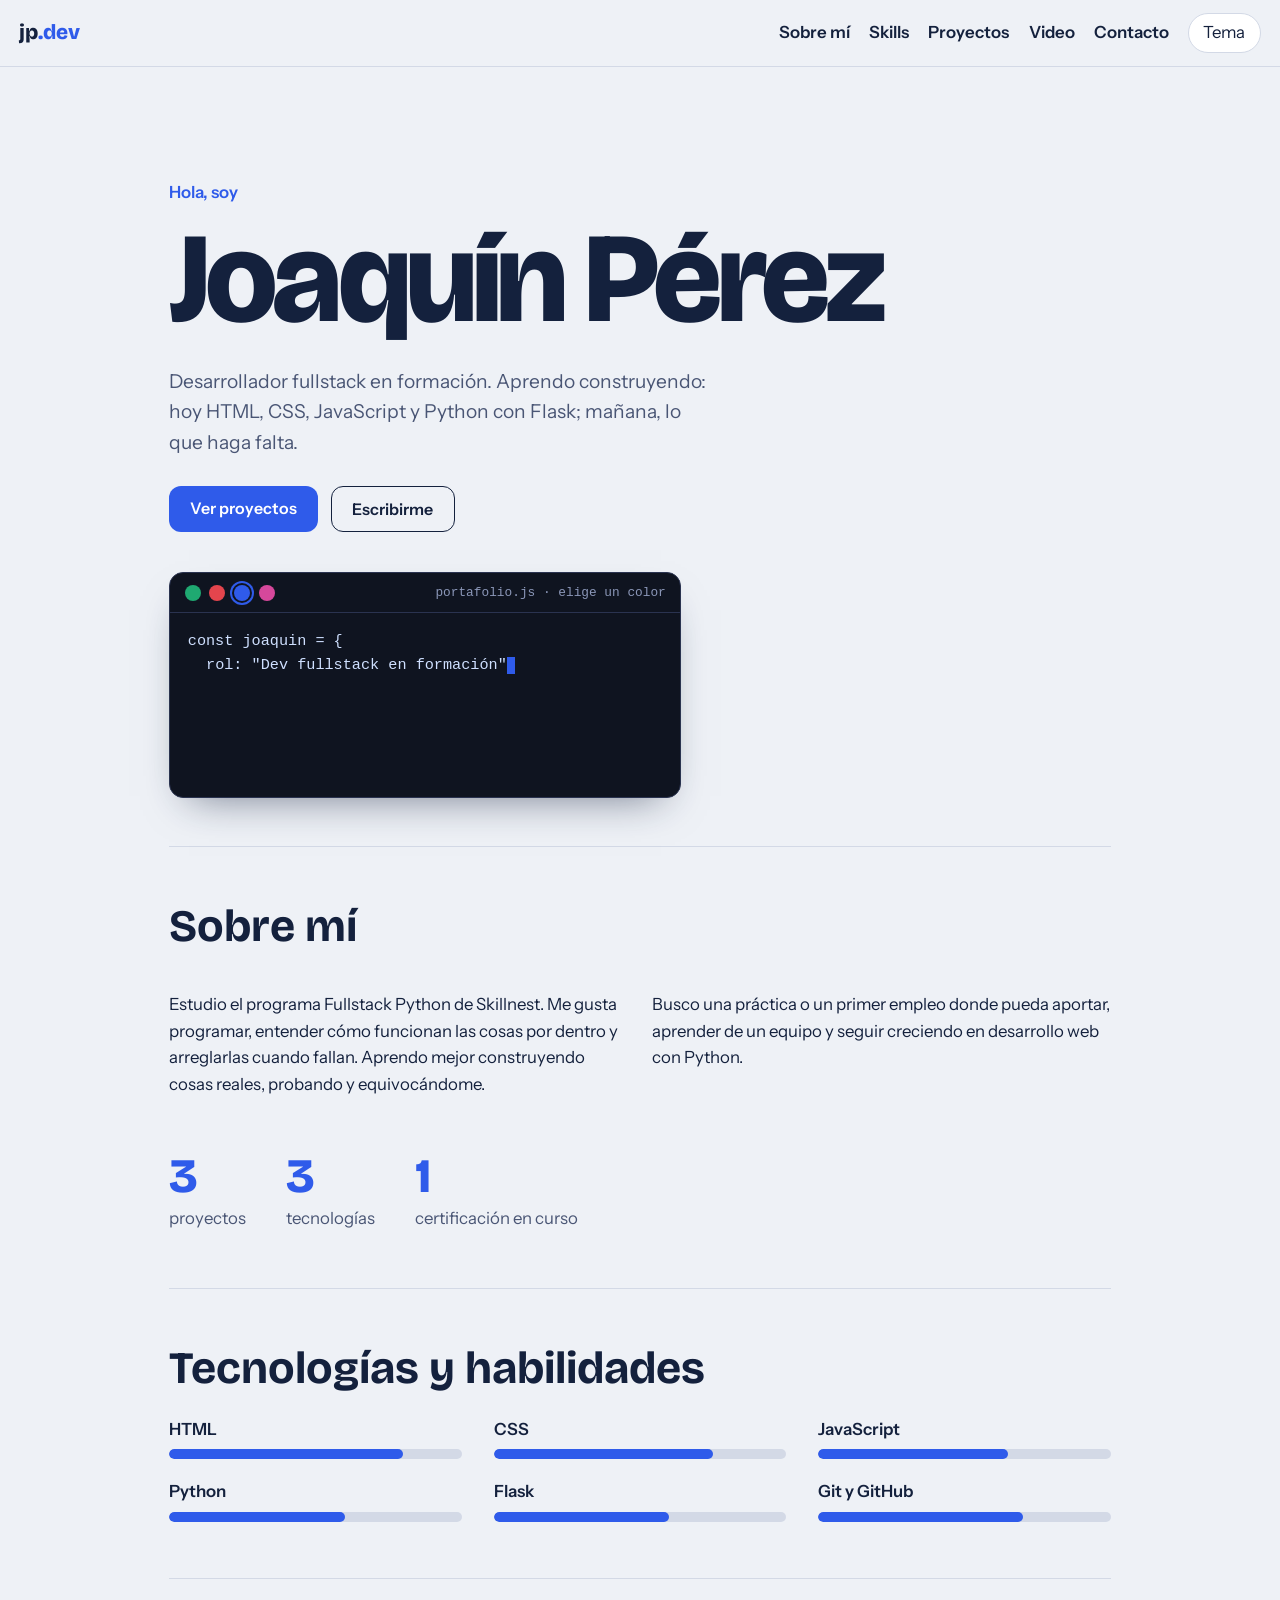
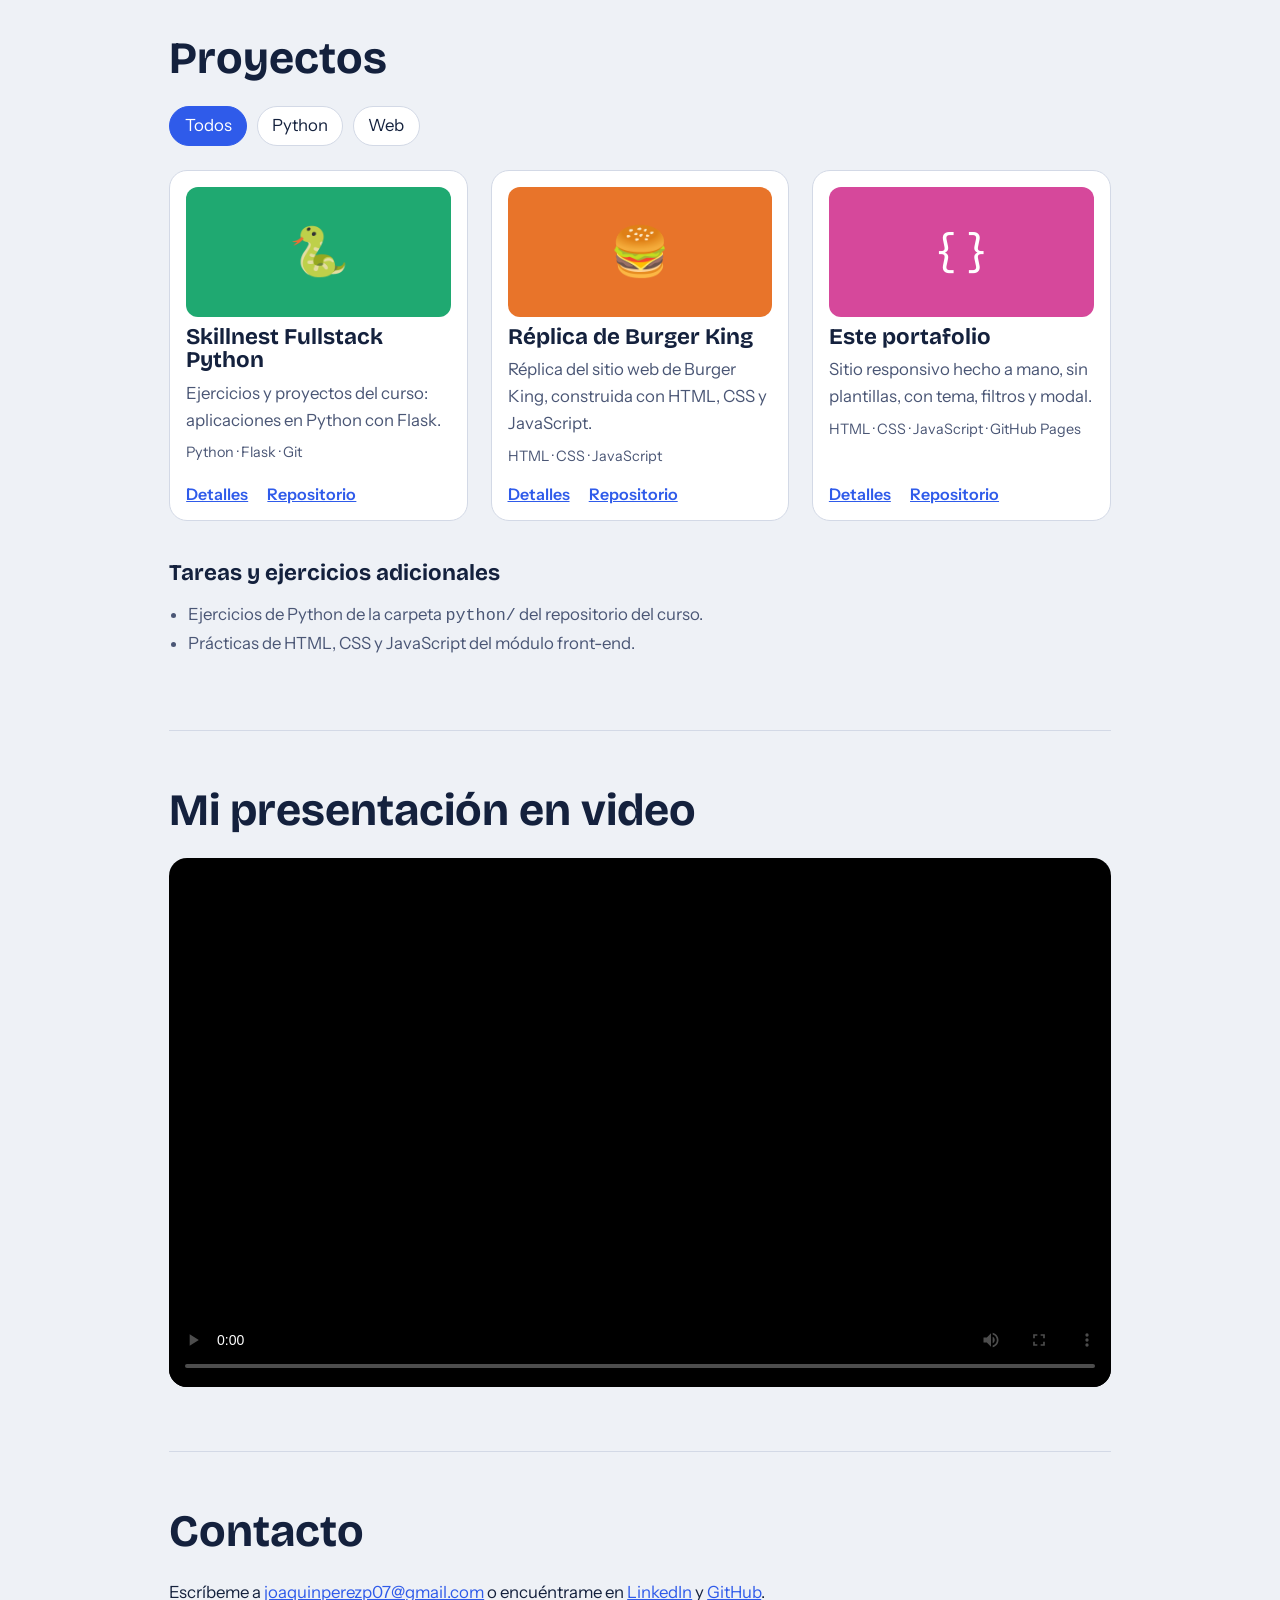
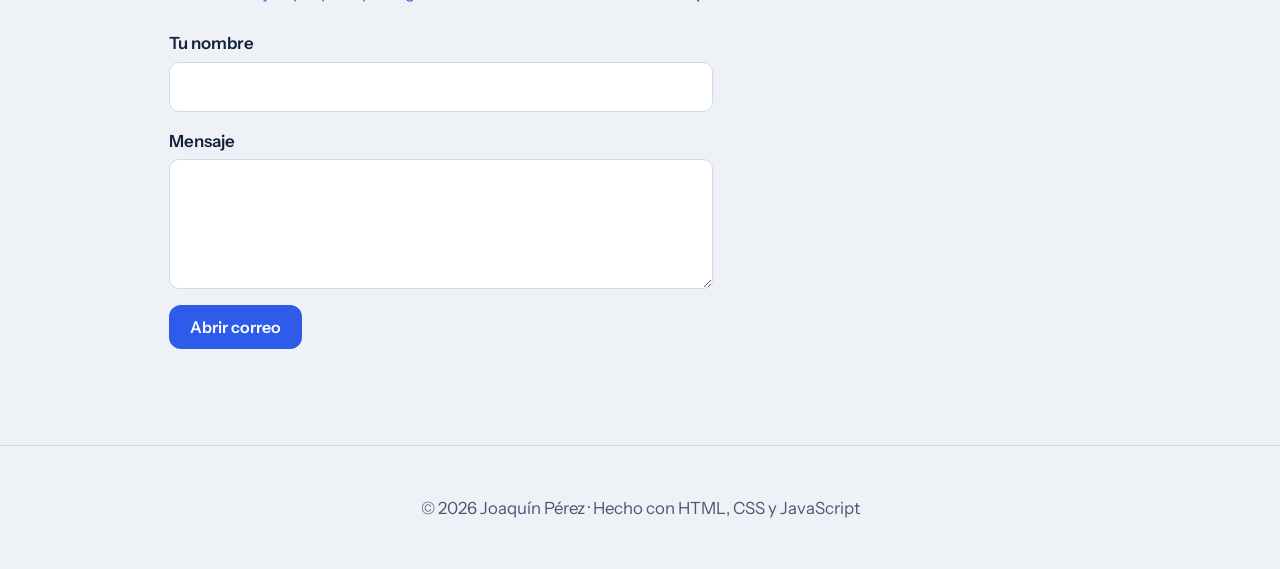
==== index.html @ e9a6a1de "Cambio" ====
<!DOCTYPE html>
<html lang="es">
<head>
<meta charset="UTF-8">
<meta name="viewport" content="width=device-width, initial-scale=1">
<title>Joaquín Pérez · Desarrollador Fullstack Python</title>
<meta name="description" content="Portafolio de Joaquín Pérez, desarrollador en formación: HTML, CSS, JavaScript, Python, Git y GitHub.">
<link rel="preconnect" href="https://fonts.googleapis.com">
<link rel="preconnect" href="https://fonts.gstatic.com" crossorigin>
<link href="https://fonts.googleapis.com/css2?family=Bricolage+Grotesque:opsz,wght@12..96,500;12..96,800&family=Instrument+Sans:wght@400;600&display=swap" rel="stylesheet">
<link rel="stylesheet" href="portafolio_joaquinperez/style.css">
</head>
<body>
<header class="top">
  <a href="#inicio" class="logo">jp<span>.dev</span></a>
  <button class="burger" id="burger" aria-label="Abrir menú" aria-expanded="false"><span></span><span></span></button>
  <nav id="menu">
    <a href="#sobre-mi">Sobre mí</a>
    <a href="#skills">Skills</a>
    <a href="#proyectos">Proyectos</a>
    <a href="#video">Video</a>
    <a href="#contacto">Contacto</a>
    <button id="tema" class="chip" aria-label="Cambiar tema">Tema</button>
  </nav>
</header>

<main>
<section id="inicio" class="hero">
  <p class="hello">Hola, soy</p>
  <h1>Joaquín Pérez</h1>
  <p class="lead">Desarrollador fullstack en formación. Aprendo construyendo: hoy HTML, CSS, JavaScript y Python con Flask; mañana, lo que haga falta.</p>
  <div class="cta">
    <a class="btn" href="#proyectos">Ver proyectos</a>
    <a class="btn ghost" href="#contacto">Escribirme</a>
  </div>
  <div class="term">
    <div class="bar" role="group" aria-label="Elige el color del sitio">
      <button data-c="#1fa971" aria-label="Color verde" style="--c:#1fa971"></button>
      <button data-c="#e4454d" aria-label="Color rojo" style="--c:#e4454d"></button>
      <button data-c="#2f5bea" aria-label="Color azul" style="--c:#2f5bea"></button>
      <button data-c="#d6489b" aria-label="Color rosado" style="--c:#d6489b"></button>
      <span>portafolio.js · elige un color</span>
    </div>
    <pre id="code" aria-label="Resumen de perfil en código"></pre>
  </div>
</section>

<section id="sobre-mi" class="sec">
  <h2>Sobre mí</h2>
  <div class="two">
    <p>Estudio el programa Fullstack Python de Skillnest. Me gusta programar, entender cómo funcionan las cosas por dentro y arreglarlas cuando fallan. Aprendo mejor construyendo cosas reales, probando y equivocándome.</p>
    <p>Busco una práctica o un primer empleo donde pueda aportar, aprender de un equipo y seguir creciendo en desarrollo web con Python.</p>
  </div>
  <ul class="stats">
    <li><b data-n="3">0</b> proyectos</li>
    <li><b data-n="6">0</b> tecnologías</li>
    <li><b data-n="1">0</b> certificación en curso</li>
  </ul>
</section>

<section id="skills" class="sec">
  <h2>Tecnologías y habilidades</h2>
  <div class="skills">
    <div class="skill" data-lvl="80"><span>HTML</span><i></i></div>
    <div class="skill" data-lvl="75"><span>CSS</span><i></i></div>
    <div class="skill" data-lvl="65"><span>JavaScript</span><i></i></div>
    <div class="skill" data-lvl="60"><span>Python</span><i></i></div>
    <div class="skill" data-lvl="60"><span>Flask</span><i></i></div>
    <div class="skill" data-lvl="70"><span>Git y GitHub</span><i></i></div>
  </div>
</section>

<section id="proyectos" class="sec">
  <h2>Proyectos</h2>
  <div class="filters" role="group" aria-label="Filtrar proyectos">
    <button class="chip on" data-f="all">Todos</button>
    <button class="chip" data-f="python">Python</button>
    <button class="chip" data-f="web">Web</button>
  </div>
  <div class="cards">
    <article class="card" data-t="python">
      <div class="art a1">🐍</div>
      <h3>Skillnest Fullstack Python</h3>
      <p>Ejercicios y proyectos del curso: aplicaciones en Python con Flask.</p>
      <p class="tags">Python · Flask · Git</p>
      <div class="row">
        <button class="link more" data-i="0">Detalles</button>
        <a class="link" href="https://github.com/joaquinperez07/Skillnest_fullStack_Python" target="_blank" rel="noopener">Repositorio</a>
      </div>
    </article>
    <article class="card" data-t="web">
      <div class="art a2">🍔</div>
      <h3>Réplica de Burger King</h3>
      <p>Réplica del sitio web de Burger King, construida con HTML, CSS y JavaScript.</p>
      <p class="tags">HTML · CSS · JavaScript</p>
      <div class="row">
        <button class="link more" data-i="1">Detalles</button>
        <a class="link" href="https://github.com/joaquinperez07/Burger_king_replica-main" target="_blank" rel="noopener">Repositorio</a>
      </div>
    </article>
    <article class="card" data-t="web">
      <div class="art a3">{ }</div>
      <h3>Este portafolio</h3>
      <p>Sitio responsivo hecho a mano, sin plantillas, con tema, filtros y modal.</p>
      <p class="tags">HTML · CSS · JavaScript · GitHub Pages</p>
      <div class="row">
        <button class="link more" data-i="2">Detalles</button>
        <a class="link" href="https://github.com/joaquinperez07" target="_blank" rel="noopener">Repositorio</a>
      </div>
    </article>
  </div>
  <h3 class="sub">Tareas y ejercicios adicionales</h3>
  <ul class="extra">
    <li>Ejercicios de Python de la carpeta <code>python/</code> del repositorio del curso.</li>
    <li>Prácticas de HTML, CSS y JavaScript del módulo front-end.</li>
  </ul>
</section>

<section id="video" class="sec">
  <h2>Mi presentación en video</h2>
  <video controls preload="metadata" poster="media/poster.jpg">
    <source src="media/presentacion.mp4" type="video/mp4">
    Tu navegador no puede reproducir este video.
  </video>
</section>

<section id="contacto" class="sec">
  <h2>Contacto</h2>
  <p>Escríbeme a <a href="mailto:joaquinperezp07@gmail.com">joaquinperezp07@gmail.com</a> o encuéntrame en <a href="https://www.linkedin.com/in/joaquin-perez-8268013b9" target="_blank" rel="noopener">LinkedIn</a> y <a href="https://github.com/joaquinperez07" target="_blank" rel="noopener">GitHub</a>.</p>
  <div class="form">
    <label>Tu nombre <input id="nom" type="text" autocomplete="name"></label>
    <label>Mensaje <textarea id="msg" rows="4"></textarea></label>
    <button class="btn" id="enviar">Abrir correo</button>
    <p id="aviso" role="status"></p>
  </div>
</section>
</main>

<footer><p>© 2026 Joaquín Pérez · Hecho con HTML, CSS y JavaScript</p></footer>

<dialog id="modal">
  <h3 id="mt"></h3>
  <p id="mp"></p>
  <button class="btn" id="cerrar">Cerrar</button>
</dialog>
<script src="portafolio_joaquinperez/script.js"></script>
</body>
---- portafolio_joaquinperez/style.css ----
:root{--bg:#eef1f6;--ink:#14213d;--mut:#4a5675;--card:#fff;--line:#d3d9e6;--accent:#2f5bea}
:root[data-theme=dark]{--bg:#0f1420;--ink:#eaf0ff;--mut:#9aa7c7;--card:#171e2f;--line:#2a3350}
*{box-sizing:border-box}
html{scroll-behavior:smooth;scroll-padding-top:70px}
body{margin:0;background:var(--bg);color:var(--ink);font:400 1.05rem/1.6 'Instrument Sans',system-ui,sans-serif;transition:background .3s,color .3s}
h1,h2,h3{font-family:'Bricolage Grotesque',system-ui,sans-serif;line-height:1.05;margin:0}
a{color:var(--accent)}
:focus-visible{outline:3px solid var(--accent);outline-offset:3px}
.top{position:sticky;top:0;z-index:10;display:flex;justify-content:space-between;align-items:center;padding:.8rem 1.2rem;background:var(--bg);border-bottom:1px solid var(--line)}
.logo{font:800 1.3rem 'Bricolage Grotesque';text-decoration:none;color:var(--ink)}
.logo span{color:var(--accent)}
nav{display:flex;gap:1.2rem;align-items:center}
nav a{color:var(--ink);text-decoration:none;font-weight:600}
nav a:hover{color:var(--accent)}
.burger{display:none;background:none;border:0;padding:.5rem;cursor:pointer}
.burger span{display:block;width:26px;height:3px;background:var(--ink);margin:5px 0;transition:.25s}
.chip{border:1.5px solid var(--line);background:var(--card);color:var(--ink);border-radius:99px;padding:.35rem .9rem;font:inherit;cursor:pointer}
.chip.on{background:var(--accent);border-color:var(--accent);color:#fff}
main{max-width:980px;margin:auto;padding:0 1.2rem}
.hero{padding:clamp(3rem,10vw,7rem) 0 3rem}
.hello{color:var(--accent);font-weight:600;margin:0 0 .4rem}
h1{font-size:clamp(3.2rem,13vw,8rem);font-weight:800;letter-spacing:-.04em}
.lead{max-width:34rem;font-size:1.2rem;color:var(--mut);margin:1.2rem 0 1.8rem}
.btn{display:inline-block;background:var(--accent);color:#fff;border:0;border-radius:12px;padding:.75rem 1.3rem;font:600 1rem 'Instrument Sans';text-decoration:none;cursor:pointer}
.btn.ghost{background:transparent;color:var(--ink);border:1.5px solid var(--ink)}
.cta{display:flex;gap:.8rem;flex-wrap:wrap}
.term{margin-top:2.5rem;max-width:32rem;background:#0f1420;color:#cfe0ff;border:1px solid #2a3350;border-radius:14px;overflow:hidden;box-shadow:0 18px 40px -20px rgba(20,33,61,.6)}
.bar{display:flex;align-items:center;gap:.55rem;padding:.7rem .9rem;border-bottom:1px solid #2a3350}
.bar button{width:16px;height:16px;border-radius:50%;border:0;background:var(--c);cursor:pointer;padding:0;transition:transform .15s,box-shadow .15s}
.bar button:hover{transform:scale(1.25)}
.bar button.on{box-shadow:0 0 0 2px #0f1420,0 0 0 4px var(--c)}
.bar span{margin-left:auto;font:.8rem ui-monospace,Menlo,Consolas,monospace;color:#8b97b8}
.term pre{margin:0;padding:1rem 1.1rem;min-height:11.5rem;font:.95rem/1.6 ui-monospace,Menlo,Consolas,monospace;white-space:pre-wrap}
.term pre::after{content:"";display:inline-block;width:.55em;height:1.1em;background:var(--accent);vertical-align:text-bottom;animation:blink 1s steps(1) infinite}
@keyframes blink{50%{opacity:0}}
.sec{padding:3.5rem 0;border-top:1px solid var(--line)}
.sec h2{font-size:clamp(1.9rem,5vw,2.8rem);margin-bottom:1.5rem}
.two{display:grid;grid-template-columns:1fr 1fr;gap:1.5rem}
.stats{display:flex;gap:2.5rem;list-style:none;padding:0;margin:2rem 0 0;flex-wrap:wrap;color:var(--mut)}
.stats b{display:block;font:800 3rem 'Bricolage Grotesque';color:var(--accent)}
.skills{display:grid;grid-template-columns:repeat(auto-fit,minmax(260px,1fr));gap:1.2rem 2rem}
.skill span{font-weight:600}
.skill i{display:block;height:10px;border-radius:6px;background:var(--line);margin-top:.4rem;position:relative;overflow:hidden}
.skill i::after{content:"";position:absolute;inset:0;width:0;background:var(--accent);border-radius:6px;transition:width 1.1s cubic-bezier(.2,.8,.2,1)}
.skill.go i::after{width:var(--w)}
.filters{display:flex;gap:.6rem;margin-bottom:1.5rem}
.cards{display:grid;grid-template-columns:repeat(auto-fit,minmax(270px,1fr));gap:1.4rem}
.card{background:var(--card);border:1px solid var(--line);border-radius:18px;padding:1rem;display:flex;flex-direction:column;gap:.5rem}
.card.hide{display:none}
.card h3{font-size:1.4rem}
.card p{margin:0;color:var(--mut)}
.tags{font-size:.9rem}
.art{height:130px;border-radius:12px;display:grid;place-items:center;font-size:3rem;color:#fff}
.a1{background:#1fa971}.a2{background:#e8742a}.a3{background:#d6489b}
.row{display:flex;gap:1.2rem;margin-top:auto;padding-top:.5rem}
.link{background:none;border:0;padding:0;font:600 1rem 'Instrument Sans';color:var(--accent);cursor:pointer;text-decoration:underline}
.sub{font-size:1.4rem;margin:2.5rem 0 .8rem}
.extra{color:var(--mut);padding-left:1.2rem}
video{width:100%;border-radius:18px;background:#000;aspect-ratio:16/9}
.form{display:grid;gap:1rem;max-width:34rem;margin-top:1.5rem}
.form label{display:grid;gap:.3rem;font-weight:600}
input,textarea{font:inherit;padding:.65rem;border-radius:10px;border:1.5px solid var(--line);background:var(--card);color:var(--ink)}
.form .btn{justify-self:start}
#aviso{margin:0;color:var(--accent);min-height:1.5rem}
footer{text-align:center;padding:2rem 1rem;color:var(--mut);border-top:1px solid var(--line)}
dialog{border:0;border-radius:18px;padding:1.6rem;max-width:min(30rem,90vw);background:var(--card);color:var(--ink)}
dialog::backdrop{background:rgba(10,15,30,.6)}
dialog p{color:var(--mut)}
.hero>*{animation:in .7s both}
.hero>*:nth-child(2){animation-delay:.1s}.hero>*:nth-child(n+3){animation-delay:.25s}
@keyframes in{from{opacity:0;transform:translateY(14px)}}
@media(max-width:760px){
 .burger{display:block}
 nav{position:absolute;top:100%;left:0;right:0;flex-direction:column;align-items:flex-start;padding:1rem 1.2rem;background:var(--bg);border-bottom:1px solid var(--line);display:none}
 nav.open{display:flex}
 .two{grid-template-columns:1fr}
 
}
@media(prefers-reduced-motion:reduce){*{animation:none!important;transition:none!important;scroll-behavior:auto!important}}
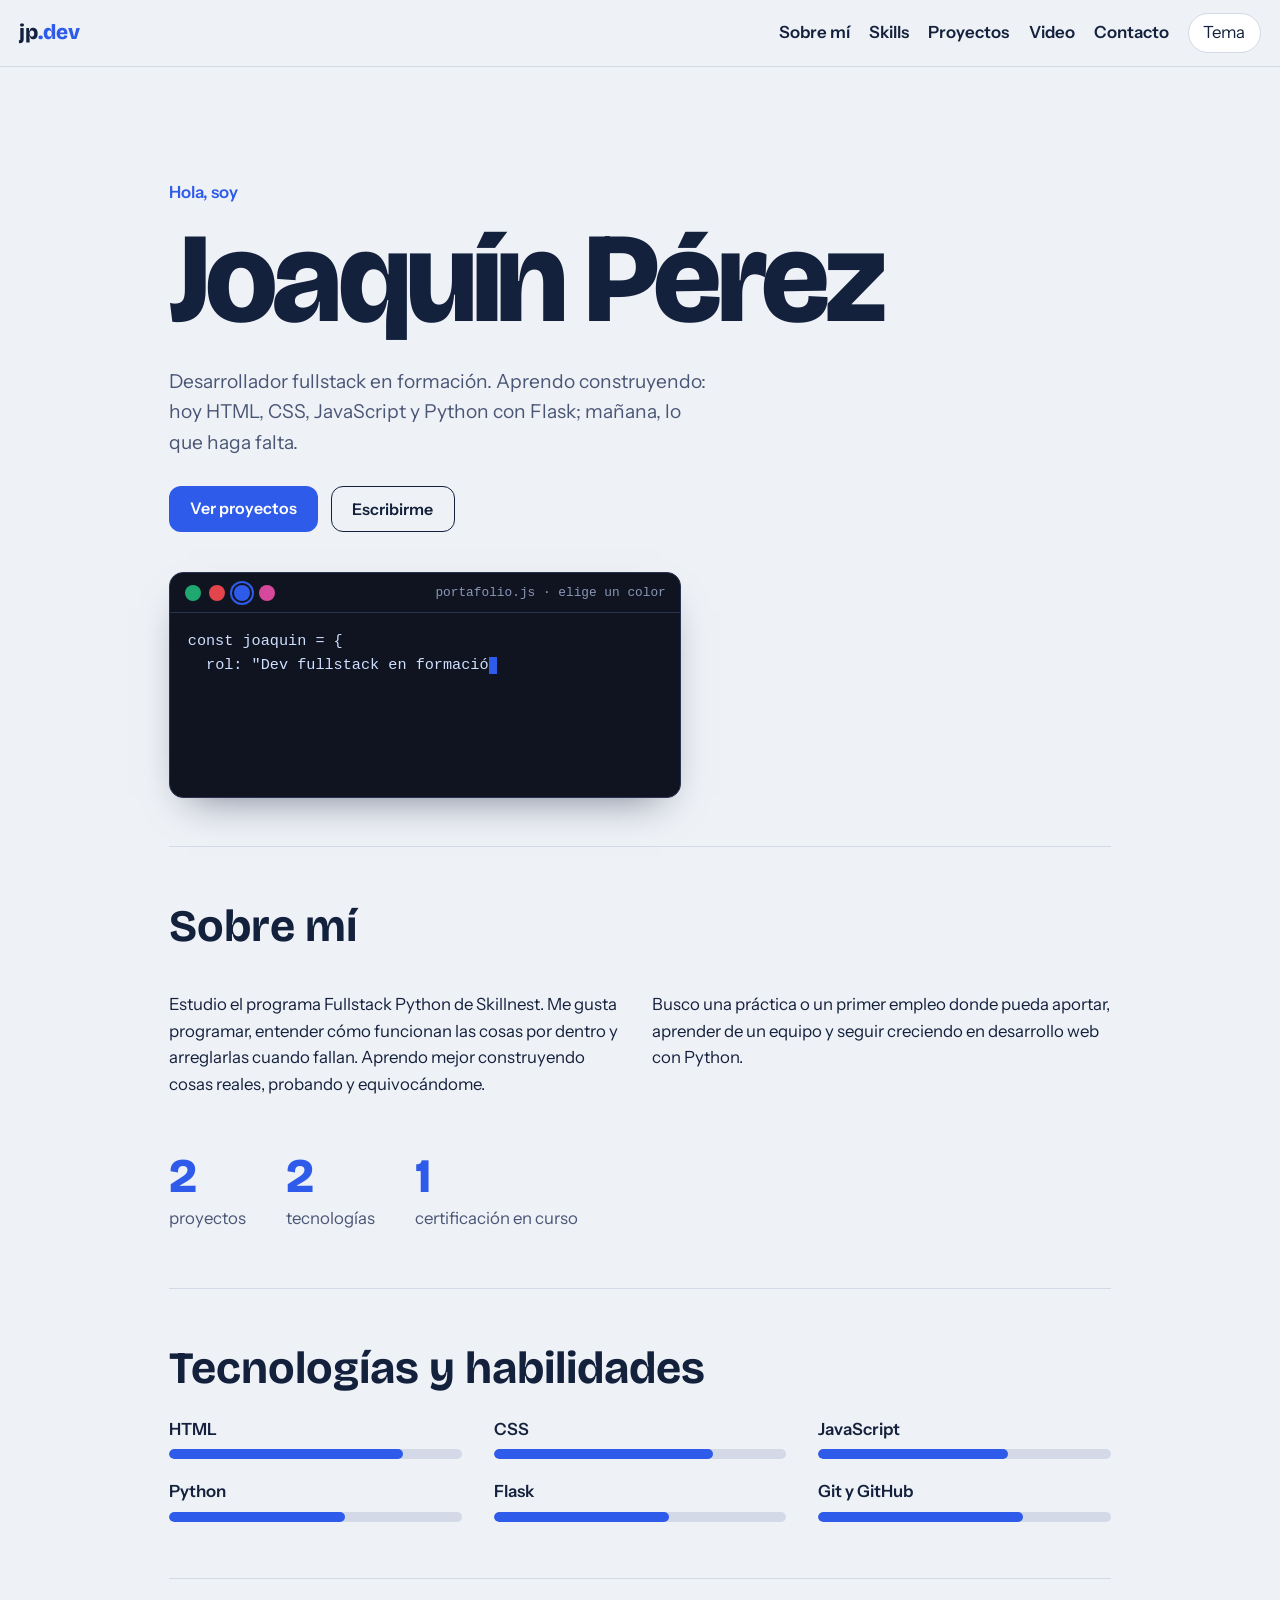
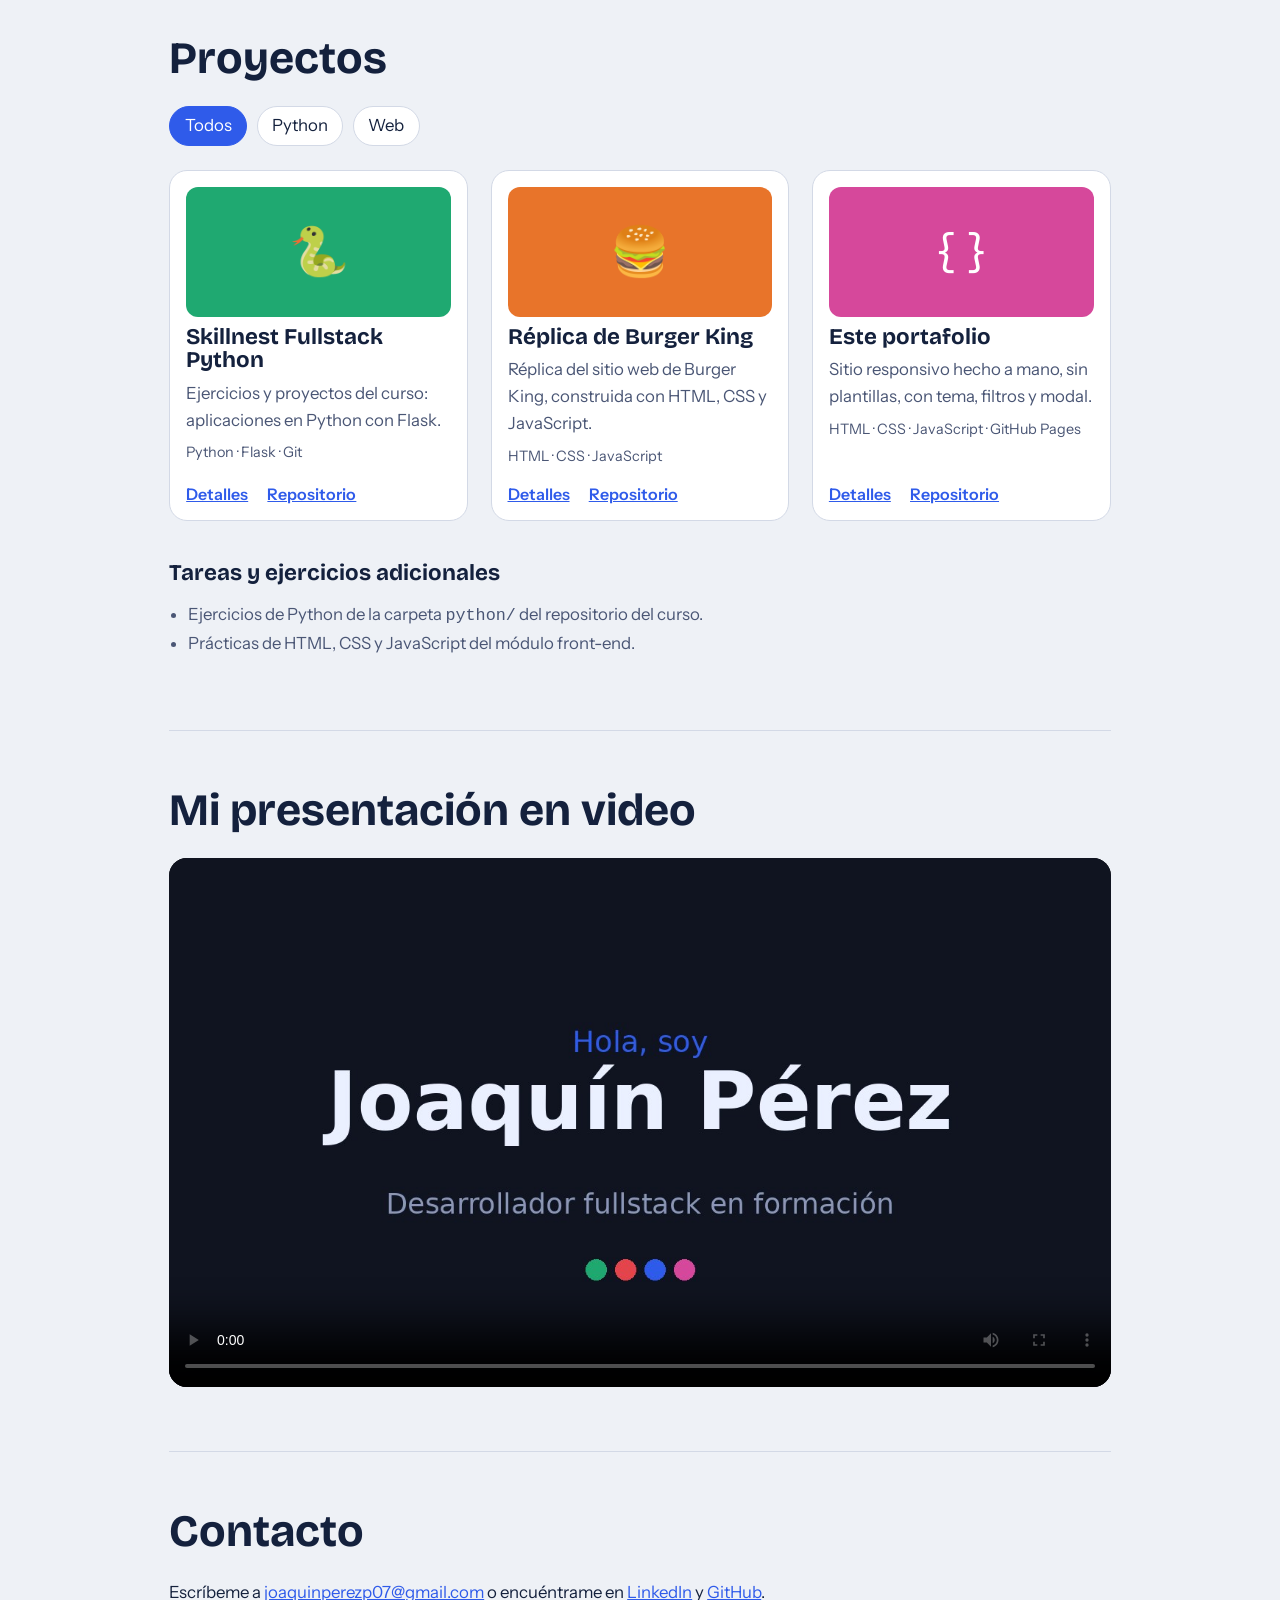
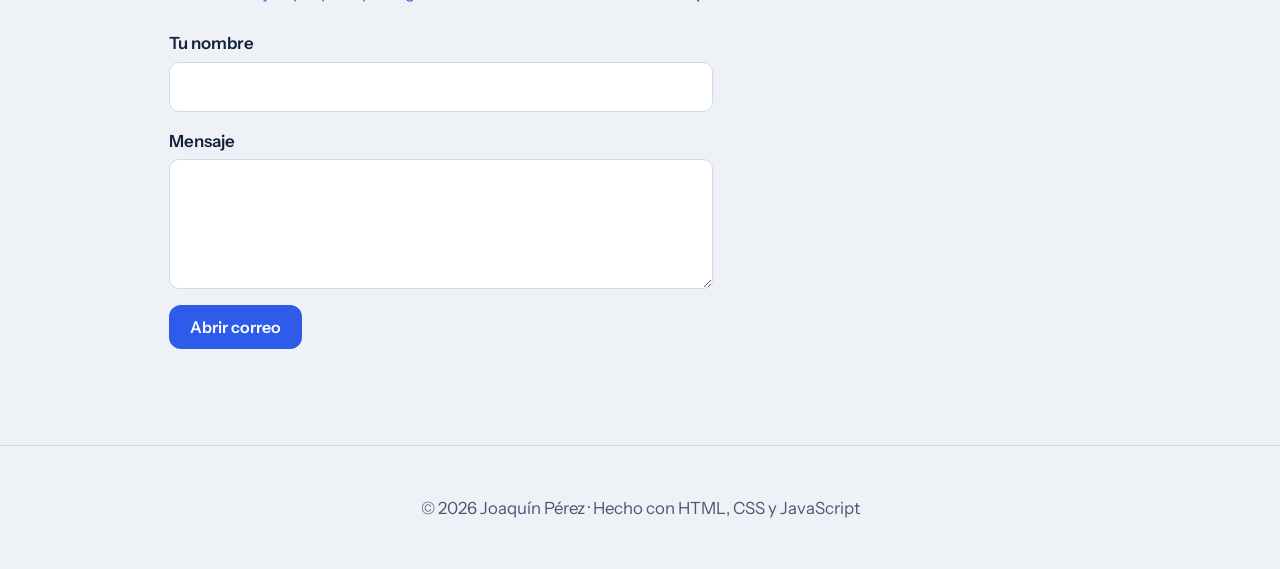
==== commit 9f2e76f9: "final" ====
--- a/index.html
+++ b/index.html
@@ -118,8 +118,8 @@
 
 <section id="video" class="sec">
   <h2>Mi presentación en video</h2>
-  <video controls preload="metadata" poster="media/poster.jpg">
-    <source src="media/presentacion.mp4" type="video/mp4">
+  <video controls preload="metadata" poster="portafolio_joaquinperez/media/poster.jpg">
+    <source src="portafolio_joaquinperez/media/presentacion.mp4" type="video/mp4">
     Tu navegador no puede reproducir este video.
   </video>
 </section>
@@ -145,3 +145,4 @@
 </dialog>
 <script src="portafolio_joaquinperez/script.js"></script>
 </body>
+</html>
